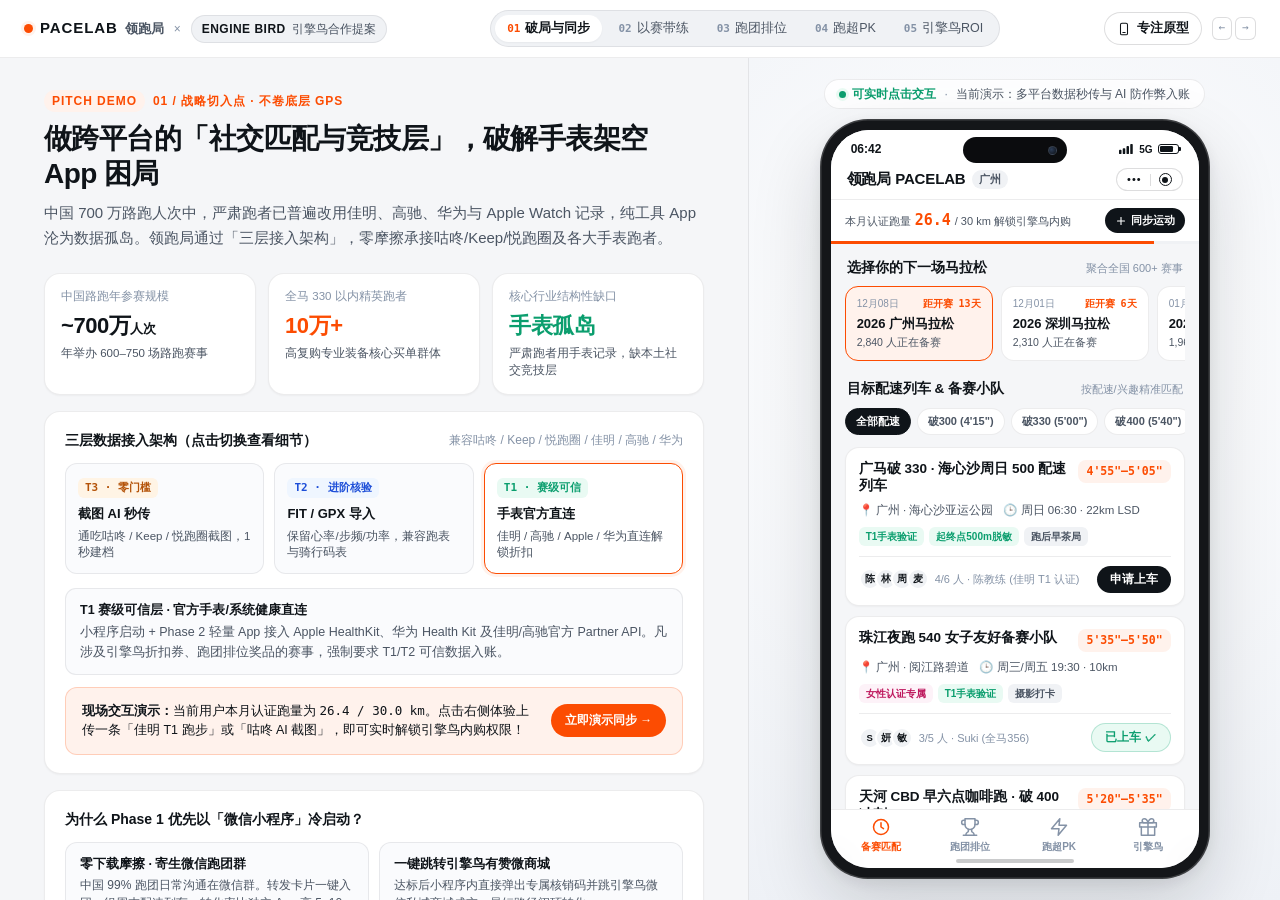
==== index.html @ 3cf9b357 "Initial PACELAB x EngineBird interactive pitch demo" ====
<!DOCTYPE html>
<html lang="zh-CN">
<head>
  <meta charset="UTF-8" />
  <meta name="viewport" content="width=device-width, initial-scale=1.0, maximum-scale=1.0, user-scalable=no, viewport-fit=cover" />
  <meta name="format-detection" content="telephone=no, email=no" />
  <meta name="description" content="PACELAB 领跑局 × ENGINE BIRD 引擎鸟：跨平台马拉松备赛匹配、跑团公平排位、跑超城市/省际PK与 Proof-of-Run 私域共赢方案（交互式演示）" />
  <meta property="og:type" content="website" />
  <meta property="og:title" content="领跑局 PACELAB × 引擎鸟 · 合作提案交互 Demo" />
  <meta property="og:description" content="可实时体验：多平台数据同步、广马/深马配速列车、跑团公平排位、跑超粤苏PK、骑行/游泳等效换算及引擎鸟 ROI 测算。" />
  <link rel="icon" href="data:image/svg+xml,%3Csvg xmlns='http://www.w3.org/2000/svg' viewBox='0 0 32 32'%3E%3Crect width='32' height='32' rx='8' fill='%230F1419'/%3E%3Ccircle cx='16' cy='16' r='7' fill='%23FC4C02'/%3E%3C/svg%3E" />
  <title>领跑局 PACELAB × 引擎鸟 · 合作提案交互 Demo</title>
  <link rel="stylesheet" href="./styles.css" />
</head>
<body class="mode-studio">
  <!-- Top Studio Header (Desktop & Mobile Pitch Toggle) -->
  <header class="studio-topbar" id="studioTopbar">
    <div class="topbar-left">
      <div class="brand-mark">
        <span class="brand-dot"></span>
        <span class="brand-name">PACELAB</span>
        <span class="brand-cn">领跑局</span>
      </div>
      <span class="brand-x">×</span>
      <div class="partner-badge">
        <span class="partner-en">ENGINE BIRD</span>
        <span class="partner-cn">引擎鸟合作提案</span>
      </div>
    </div>

    <nav class="chapter-nav" id="chapterNav" aria-label="Pitch 章节导航">
      <button class="chapter-pill active" data-chapter="0">
        <span class="pill-num">01</span>
        <span class="pill-label">破局与同步</span>
      </button>
      <button class="chapter-pill" data-chapter="1">
        <span class="pill-num">02</span>
        <span class="pill-label">以赛带练</span>
      </button>
      <button class="chapter-pill" data-chapter="2">
        <span class="pill-num">03</span>
        <span class="pill-label">跑团排位</span>
      </button>
      <button class="chapter-pill" data-chapter="3">
        <span class="pill-num">04</span>
        <span class="pill-label">跑超PK</span>
      </button>
      <button class="chapter-pill" data-chapter="4">
        <span class="pill-num">05</span>
        <span class="pill-label">引擎鸟ROI</span>
      </button>
    </nav>

    <div class="topbar-right">
      <button class="studio-btn subtle" id="togglePhoneOnlyBtn" title="切换全屏演示手机原型">
        <svg viewBox="0 0 24 24" fill="none" stroke="currentColor" stroke-width="1.8" stroke-linecap="round" stroke-linejoin="round"><rect x="6" y="2" width="12" height="20" rx="2.5"/><path d="M10 18h4"/></svg>
        <span id="togglePhoneOnlyText">专注原型</span>
      </button>
      <div class="kbd-hint" title="使用键盘左右方向键切换章节">
        <kbd>←</kbd><kbd>→</kbd>
      </div>
    </div>
  </header>

  <!-- Mobile floating mode switcher (visible only on <1024px) -->
  <div class="mobile-mode-bar" id="mobileModeBar">
    <button class="mobile-mode-btn active" data-mobile-view="phone">体验小程序</button>
    <button class="mobile-mode-btn" data-mobile-view="pitch">路演与ROI测算</button>
  </div>

  <!-- Main Workspace -->
  <main class="studio-workspace">
    <!-- Left Pane: Interactive Pitch Storyboard -->
    <section class="pitch-pane" id="pitchPane" aria-label="商业路演内容">
      <div class="pitch-scroll" id="pitchScroll">
        <div id="pitchContent"></div>

        <footer class="pitch-footer-nav">
          <button class="footer-step-btn" id="prevChapterBtn">
            <svg viewBox="0 0 24 24" fill="none" stroke="currentColor" stroke-width="2" stroke-linecap="round" stroke-linejoin="round"><path d="M15 18l-6-6 6-6"/></svg>
            <span>上一章</span>
          </button>
          <div class="chapter-dots" id="chapterDots"></div>
          <button class="footer-step-btn primary" id="nextChapterBtn">
            <span>下一章</span>
            <svg viewBox="0 0 24 24" fill="none" stroke="currentColor" stroke-width="2" stroke-linecap="round" stroke-linejoin="round"><path d="M9 18l6-6-6-6"/></svg>
          </button>
        </footer>
      </div>
    </section>

    <!-- Right Pane: Live iPhone / WeChat Mini Program Simulator -->
    <section class="device-pane" id="devicePane" aria-label="微信小程序高保真交互原型">
      <div class="device-stage">
        <div class="device-caption">
          <span class="live-indicator"><span class="live-dot"></span> 可实时点击交互</span>
          <span class="caption-sep">·</span>
          <span id="deviceSyncHint">当前演示：广马备赛与跨平台同步</span>
        </div>

        <div class="iphone-shell">
          <div class="iphone-notch">
            <div class="notch-camera"></div>
          </div>

          <!-- Phone Screen -->
          <div class="phone-screen" id="phoneScreen">
            <!-- Status Bar & WeChat Mini Program Header -->
            <div class="wx-header">
              <div class="ios-statusbar">
                <span class="status-time">06:42</span>
                <div class="status-icons">
                  <svg viewBox="0 0 18 12" fill="currentColor" width="15" height="10"><rect x="0" y="7" width="3" height="5" rx="1"/><rect x="4.5" y="5" width="3" height="7" rx="1"/><rect x="9" y="2.5" width="3" height="9.5" rx="1"/><rect x="13.5" y="0" width="3" height="12" rx="1"/></svg>
                  <span class="status-5g">5G</span>
                  <div class="battery"><div class="battery-fill"></div></div>
                </div>
              </div>
              <div class="wx-navbar">
                <div class="wx-nav-left">
                  <span class="wx-title" id="wxNavTitle">领跑局 PACELAB</span>
                  <span class="wx-city-pill" id="wxCityPill">广州</span>
                </div>
                <div class="wx-capsule" aria-hidden="true">
                  <span class="capsule-dots">•••</span>
                  <span class="capsule-div"></span>
                  <span class="capsule-eye"></span>
                </div>
              </div>
            </div>

            <!-- Live User Proof-of-Run Mini Strip -->
            <div class="por-strip" id="porStrip">
              <div class="por-strip-left">
                <span class="por-label">本月认证跑量</span>
                <strong class="por-value" id="porMileageText">26.4</strong>
                <span class="por-unit">/ 30 km 解锁引擎鸟内购</span>
              </div>
              <button class="por-sync-btn" id="openSyncModalBtn">
                <svg viewBox="0 0 24 24" fill="none" stroke="currentColor" stroke-width="2.2" stroke-linecap="round" stroke-linejoin="round"><path d="M12 5v14"/><path d="M5 12h14"/></svg>
                <span>同步运动</span>
              </button>
            </div>
            <div class="por-progress-track">
              <div class="por-progress-fill" id="porProgressFill" style="width: 88%;"></div>
            </div>

            <!-- Scrollable Screen Content -->
            <div class="phone-body" id="phoneBody"></div>

            <!-- Toast inside phone -->
            <div class="phone-toast" id="phoneToast" role="status" aria-live="polite"></div>

            <!-- Bottom WeChat Tab Bar -->
            <nav class="phone-tabbar" id="phoneTabbar" aria-label="小程序底部导航">
              <button class="tab-item active" data-tab="match">
                <svg viewBox="0 0 24 24" fill="none" stroke="currentColor" stroke-width="1.8" stroke-linecap="round" stroke-linejoin="round"><circle cx="12" cy="12" r="9"/><path d="M12 7v5l3 2"/></svg>
                <span>备赛匹配</span>
              </button>
              <button class="tab-item" data-tab="clubs">
                <svg viewBox="0 0 24 24" fill="none" stroke="currentColor" stroke-width="1.8" stroke-linecap="round" stroke-linejoin="round"><path d="M6 9H4.5a2.5 2.5 0 0 1 0-5H6"/><path d="M18 9h1.5a2.5 2.5 0 0 0 0-5H18"/><path d="M4 22h16"/><path d="M10 14.66V17c0 .55-.47.98-.97 1.21C7.85 18.75 7 20.24 7 22"/><path d="M14 14.66V17c0 .55.47.98.97 1.21C16.15 18.75 17 20.24 17 22"/><path d="M18 2H6v7a6 6 0 0 0 12 0V2Z"/></svg>
                <span>跑团排位</span>
              </button>
              <button class="tab-item" data-tab="pk">
                <svg viewBox="0 0 24 24" fill="none" stroke="currentColor" stroke-width="1.8" stroke-linecap="round" stroke-linejoin="round"><path d="M13 2L3 14h9l-1 8 10-12h-9l1-8z"/></svg>
                <span>跑超PK</span>
              </button>
              <button class="tab-item" data-tab="perks">
                <svg viewBox="0 0 24 24" fill="none" stroke="currentColor" stroke-width="1.8" stroke-linecap="round" stroke-linejoin="round"><path d="M20 12v10H4V12"/><path d="M2 7h20v5H2z"/><path d="M12 22V7"/><path d="M12 7H7.5a2.5 2.5 0 0 1 0-5C11 2 12 7 12 7z"/><path d="M12 7h4.5a2.5 2.5 0 0 0 0-5C13 2 12 7 12 7z"/></svg>
                <span>引擎鸟</span>
                <span class="tab-badge" id="perksTabBadge" style="display:none;">已解锁</span>
              </button>
            </nav>

            <!-- Phone Modal Overlay (Sync, Club Detail, Poster, Coupon) -->
            <div class="phone-sheet-backdrop" id="phoneSheetBackdrop">
              <div class="phone-sheet" id="phoneSheet"></div>
            </div>

            <div class="ios-home-indicator"></div>
          </div>
        </div>
      </div>
    </section>
  </main>

  <script src="./data.js"></script>
  <script src="./app.js"></script>
</body>
</html>
---- styles.css ----
/* ==========================================================================
   PACELAB 领跑局 × ENGINE BIRD 引擎鸟
   Swiss Athletic Minimalism (Strava × Apple Fitness × On Running)
   ========================================================================== */

:root {
  --bg-canvas: #F5F6F8;
  --bg-surface: #FFFFFF;
  --bg-subtle: #F0F2F5;
  --bg-elevated: #FAFBFD;

  --ink-primary: #0F1419;
  --ink-secondary: #4B5563;
  --ink-muted: #8492A6;

  --accent: #FC4C02;
  --accent-hover: #E04300;
  --accent-soft: #FFF2EC;
  --accent-border: rgba(252, 76, 2, 0.22);

  --trust: #0B9E6E;
  --trust-soft: #E9FAF3;
  --trust-border: rgba(11, 158, 110, 0.24);

  --rival-blue: #1D4ED8;
  --rival-blue-soft: #EFF6FF;

  --danger: #DC2626;
  --danger-soft: #FEF2F2;

  --border: rgba(15, 20, 25, 0.08);
  --border-strong: rgba(15, 20, 25, 0.14);

  --shadow-sm: 0 1px 2px rgba(15, 20, 25, 0.04);
  --shadow-md: 0 8px 24px rgba(15, 20, 25, 0.06);
  --shadow-phone: 0 28px 70px rgba(15, 20, 25, 0.16), 0 4px 16px rgba(15, 20, 25, 0.08);

  --radius-sm: 10px;
  --radius-md: 16px;
  --radius-lg: 22px;

  --font-sans: -apple-system, BlinkMacSystemFont, "PingFang SC", "SF Pro Display", "SF Pro Text", "Hiragino Sans GB", "Noto Sans SC", "Helvetica Neue", sans-serif;
  --font-mono: "SF Mono", ui-monospace, Menlo, Monaco, Consolas, monospace;
}

*, *::before, *::after {
  box-sizing: border-box;
  margin: 0;
  padding: 0;
  -webkit-tap-highlight-color: transparent;
}

html, body {
  height: 100%;
  background: var(--bg-canvas);
  color: var(--ink-primary);
  font-family: var(--font-sans);
  font-size: 14px;
  line-height: 1.5;
  -webkit-font-smoothing: antialiased;
  overflow: hidden;
}

.tabular {
  font-variant-numeric: tabular-nums;
  font-feature-settings: "tnum" 1;
}

.mono {
  font-family: var(--font-mono);
  font-variant-numeric: tabular-nums;
}

button {
  font-family: inherit;
  cursor: pointer;
  border: none;
  background: none;
  color: inherit;
}

/* ==========================================================================
   Top Studio Bar
   ========================================================================== */
.studio-topbar {
  height: 58px;
  padding: 0 24px;
  background: rgba(255, 255, 255, 0.92);
  backdrop-filter: blur(14px);
  -webkit-backdrop-filter: blur(14px);
  border-bottom: 1px solid var(--border);
  display: flex;
  align-items: center;
  justify-content: space-between;
  gap: 16px;
  position: relative;
  z-index: 30;
}

.topbar-left {
  display: flex;
  align-items: center;
  gap: 10px;
  flex-shrink: 0;
}

.brand-mark {
  display: flex;
  align-items: center;
  gap: 7px;
}

.brand-dot {
  width: 9px;
  height: 9px;
  border-radius: 50%;
  background: var(--accent);
  box-shadow: 0 0 0 3px var(--accent-soft);
}

.brand-name {
  font-weight: 800;
  font-size: 15px;
  letter-spacing: 0.06em;
}

.brand-cn {
  font-size: 13px;
  font-weight: 600;
  color: var(--ink-secondary);
}

.brand-x {
  color: var(--ink-muted);
  font-size: 12px;
}

.partner-badge {
  display: inline-flex;
  align-items: center;
  gap: 6px;
  padding: 4px 10px;
  border-radius: 999px;
  background: var(--bg-subtle);
  border: 1px solid var(--border);
  font-size: 12px;
}

.partner-en {
  font-weight: 700;
  letter-spacing: 0.04em;
  color: var(--ink-primary);
}

.partner-cn {
  color: var(--ink-secondary);
}

.chapter-nav {
  display: flex;
  align-items: center;
  gap: 4px;
  background: var(--bg-subtle);
  padding: 4px;
  border-radius: 999px;
  border: 1px solid var(--border);
}

.chapter-pill {
  display: inline-flex;
  align-items: center;
  gap: 5px;
  padding: 5px 12px;
  border-radius: 999px;
  font-size: 12.5px;
  font-weight: 500;
  color: var(--ink-secondary);
  transition: all 0.18s ease;
  white-space: nowrap;
}

.chapter-pill:hover {
  color: var(--ink-primary);
}

.chapter-pill.active {
  background: var(--bg-surface);
  color: var(--ink-primary);
  font-weight: 600;
  box-shadow: var(--shadow-sm);
}

.chapter-pill.active .pill-num {
  color: var(--accent);
}

.pill-num {
  font-family: var(--font-mono);
  font-size: 11px;
  font-weight: 700;
  color: var(--ink-muted);
}

.topbar-right {
  display: flex;
  align-items: center;
  gap: 10px;
  flex-shrink: 0;
}

.studio-btn {
  display: inline-flex;
  align-items: center;
  gap: 6px;
  padding: 7px 12px;
  border-radius: 999px;
  font-size: 12.5px;
  font-weight: 600;
  border: 1px solid var(--border-strong);
  background: var(--bg-surface);
  color: var(--ink-primary);
  transition: all 0.16s ease;
}

.studio-btn:hover {
  border-color: var(--ink-primary);
}

.studio-btn svg {
  width: 14px;
  height: 14px;
}

.kbd-hint {
  display: inline-flex;
  align-items: center;
  gap: 3px;
}

.kbd-hint kbd {
  font-family: var(--font-mono);
  font-size: 11px;
  padding: 2px 6px;
  border-radius: 6px;
  border: 1px solid var(--border-strong);
  background: var(--bg-surface);
  color: var(--ink-muted);
}

.mobile-mode-bar {
  display: none;
}

/* ==========================================================================
   Main Split Workspace
   ========================================================================== */
.studio-workspace {
  height: calc(100vh - 58px);
  display: grid;
  grid-template-columns: minmax(0, 1.2fr) minmax(420px, 0.85fr);
  overflow: hidden;
  transition: grid-template-columns 0.25s ease;
}

body.phone-only .studio-workspace {
  grid-template-columns: 0px 1fr;
}

body.phone-only .pitch-pane {
  opacity: 0;
  pointer-events: none;
  border-right: none;
}

/* ==========================================================================
   Left Pitch Storyboard Pane
   ========================================================================== */
.pitch-pane {
  height: 100%;
  overflow: hidden;
  border-right: 1px solid var(--border);
  background: var(--bg-canvas);
  transition: opacity 0.2s ease;
}

.pitch-scroll {
  height: 100%;
  overflow-y: auto;
  padding: 32px 44px 40px;
  max-width: 820px;
  margin: 0 auto;
}

.pitch-scroll::-webkit-scrollbar {
  width: 6px;
}
.pitch-scroll::-webkit-scrollbar-thumb {
  background: rgba(15, 20, 25, 0.12);
  border-radius: 999px;
}

.pitch-kicker {
  display: inline-flex;
  align-items: center;
  gap: 8px;
  font-size: 12px;
  font-weight: 700;
  letter-spacing: 0.08em;
  text-transform: uppercase;
  color: var(--accent);
  margin-bottom: 10px;
}

.pitch-kicker-tag {
  padding: 2px 8px;
  border-radius: 999px;
  background: var(--accent-soft);
  color: var(--accent);
  white-space: nowrap;
  flex-shrink: 0;
}

.pitch-title {
  font-size: 28px;
  font-weight: 800;
  line-height: 1.24;
  letter-spacing: -0.02em;
  color: var(--ink-primary);
  margin-bottom: 10px;
}

.pitch-lead {
  font-size: 15px;
  line-height: 1.65;
  color: var(--ink-secondary);
  margin-bottom: 22px;
}

.pitch-card {
  background: var(--bg-surface);
  border: 1px solid var(--border);
  border-radius: var(--radius-md);
  padding: 18px 20px;
  box-shadow: var(--shadow-sm);
  margin-bottom: 16px;
}

.pitch-card-head {
  display: flex;
  align-items: center;
  justify-content: space-between;
  gap: 12px;
  margin-bottom: 12px;
}

.pitch-card-title {
  font-size: 14px;
  font-weight: 700;
  color: var(--ink-primary);
  display: flex;
  align-items: center;
  gap: 7px;
}

.pitch-card-sub {
  font-size: 12px;
  color: var(--ink-muted);
}

.kpi-grid {
  display: grid;
  grid-template-columns: repeat(3, minmax(0, 1fr));
  gap: 12px;
  margin-bottom: 16px;
}

.kpi-box {
  background: var(--bg-surface);
  border: 1px solid var(--border);
  border-radius: var(--radius-md);
  padding: 14px 16px;
  box-shadow: var(--shadow-sm);
}

.kpi-label {
  font-size: 11.5px;
  color: var(--ink-muted);
  margin-bottom: 4px;
}

.kpi-num {
  font-size: 22px;
  font-weight: 800;
  letter-spacing: -0.02em;
  color: var(--ink-primary);
}

.kpi-num.accent {
  color: var(--accent);
}

.kpi-num.trust {
  color: var(--trust);
}

.kpi-note {
  font-size: 11.5px;
  color: var(--ink-secondary);
  margin-top: 3px;
}

/* Segmented Controls in Pitch */
.seg-group {
  display: inline-flex;
  padding: 3px;
  border-radius: 10px;
  background: var(--bg-subtle);
  border: 1px solid var(--border);
  gap: 3px;
}

.seg-btn {
  padding: 5px 11px;
  border-radius: 7px;
  font-size: 12px;
  font-weight: 600;
  color: var(--ink-secondary);
  transition: all 0.16s ease;
}

.seg-btn.active {
  background: var(--bg-surface);
  color: var(--ink-primary);
  box-shadow: var(--shadow-sm);
}

/* Data Tier Cards */
.tier-list {
  display: grid;
  grid-template-columns: repeat(3, minmax(0, 1fr));
  gap: 10px;
  margin-bottom: 14px;
}

.tier-item {
  border: 1px solid var(--border);
  border-radius: 12px;
  padding: 12px;
  background: var(--bg-elevated);
  cursor: pointer;
  transition: all 0.16s ease;
}

.tier-item:hover {
  border-color: var(--border-strong);
}

.tier-item.active {
  background: var(--bg-surface);
  border-color: var(--accent);
  box-shadow: 0 0 0 3px var(--accent-soft);
}

.tier-badge {
  display: inline-block;
  font-family: var(--font-mono);
  font-size: 11px;
  font-weight: 700;
  padding: 2px 7px;
  border-radius: 6px;
  margin-bottom: 6px;
}

.tier-badge.t3 { background: #FFF4E5; color: #B45309; }
.tier-badge.t2 { background: var(--rival-blue-soft); color: var(--rival-blue); }
.tier-badge.t1 { background: var(--trust-soft); color: var(--trust); }

.tier-name {
  font-size: 13px;
  font-weight: 700;
  margin-bottom: 4px;
}

.tier-desc {
  font-size: 11.5px;
  color: var(--ink-secondary);
  line-height: 1.45;
}

/* Pitch Callout & Interactive Action */
.pitch-callout {
  display: flex;
  align-items: center;
  justify-content: space-between;
  gap: 14px;
  padding: 14px 16px;
  border-radius: 12px;
  background: var(--accent-soft);
  border: 1px solid var(--accent-border);
  margin-top: 12px;
}

.pitch-callout.trust {
  background: var(--trust-soft);
  border-color: var(--trust-border);
}

.callout-copy {
  font-size: 12.5px;
  color: var(--ink-primary);
  line-height: 1.5;
}

.callout-copy strong {
  font-weight: 700;
}

.action-cta {
  flex-shrink: 0;
  padding: 8px 14px;
  border-radius: 999px;
  background: var(--ink-primary);
  color: #FFFFFF;
  font-size: 12px;
  font-weight: 600;
  display: inline-flex;
  align-items: center;
  gap: 6px;
  transition: transform 0.14s ease, background 0.14s ease;
}

.action-cta:hover {
  background: var(--accent);
  transform: translateY(-1px);
}

.action-cta.orange {
  background: var(--accent);
}
.action-cta.orange:hover {
  background: var(--accent-hover);
}

/* Compare Grid (Chapter 2) */
.compare-grid {
  display: grid;
  grid-template-columns: 1fr 1fr;
  gap: 12px;
}

.compare-col {
  padding: 14px;
  border-radius: 12px;
  border: 1px solid var(--border);
  background: var(--bg-elevated);
}

.compare-col.ours {
  background: var(--bg-surface);
  border-color: var(--trust-border);
}

.compare-head {
  font-size: 12.5px;
  font-weight: 700;
  margin-bottom: 10px;
  display: flex;
  align-items: center;
  gap: 6px;
}

.compare-list {
  list-style: none;
  display: flex;
  flex-direction: column;
  gap: 8px;
}

.compare-list li {
  font-size: 12px;
  color: var(--ink-secondary);
  line-height: 1.45;
  padding-left: 16px;
  position: relative;
}

.compare-list li::before {
  content: "×";
  position: absolute;
  left: 0;
  color: var(--danger);
  font-weight: 700;
}

.compare-col.ours .compare-list li::before {
  content: "✓";
  color: var(--trust);
}

/* Fair Algorithm Simulator Bars (Chapter 3) */
.algo-formula {
  font-family: var(--font-mono);
  font-size: 11.5px;
  line-height: 1.6;
  background: var(--bg-subtle);
  padding: 10px 14px;
  border-radius: 10px;
  color: var(--ink-primary);
  margin-bottom: 14px;
  border: 1px solid var(--border);
  display: flex;
  align-items: center;
  justify-content: space-between;
  flex-wrap: wrap;
  gap: 6px 12px;
}

.sim-row {
  margin-bottom: 12px;
}

.sim-row-top {
  display: flex;
  align-items: center;
  justify-content: space-between;
  font-size: 12.5px;
  margin-bottom: 5px;
}

.sim-club-meta {
  display: flex;
  align-items: center;
  gap: 6px;
}

.sim-rank {
  width: 20px;
  height: 20px;
  border-radius: 6px;
  background: var(--bg-subtle);
  display: inline-flex;
  align-items: center;
  justify-content: center;
  font-family: var(--font-mono);
  font-size: 11px;
  font-weight: 700;
}

.sim-rank.top1 {
  background: var(--accent);
  color: #fff;
}

.sim-tag {
  font-size: 11px;
  padding: 1px 6px;
  border-radius: 999px;
  background: var(--bg-subtle);
  color: var(--ink-secondary);
}

.sim-bar-track {
  height: 8px;
  border-radius: 999px;
  background: var(--bg-subtle);
  overflow: hidden;
}

.sim-bar-fill {
  height: 100%;
  border-radius: 999px;
  background: var(--ink-primary);
  transition: width 0.45s cubic-bezier(0.22, 1, 0.36, 1);
}

.sim-bar-fill.accent {
  background: var(--accent);
}

.sim-bar-fill.muted {
  background: #9CA3AF;
}

/* Telemetry Anti-cheat SVG Box */
.telemetry-box {
  border-radius: 12px;
  border: 1px solid var(--border);
  background: var(--bg-elevated);
  padding: 12px 14px;
}

.telemetry-metrics {
  display: grid;
  grid-template-columns: repeat(4, 1fr);
  gap: 8px;
  margin-top: 10px;
}

.tm-cell {
  background: var(--bg-surface);
  border: 1px solid var(--border);
  border-radius: 8px;
  padding: 7px 9px;
}

.tm-k {
  font-size: 10.5px;
  color: var(--ink-muted);
}

.tm-v {
  font-family: var(--font-mono);
  font-size: 13px;
  font-weight: 700;
  margin-top: 1px;
}

.tm-v.bad { color: var(--danger); }
.tm-v.good { color: var(--trust); }

/* Week Rhythm (Chapter 4) */
.week-grid {
  display: grid;
  grid-template-columns: repeat(4, 1fr);
  gap: 8px;
}

.week-card {
  padding: 10px;
  border-radius: 10px;
  background: var(--bg-elevated);
  border: 1px solid var(--border);
}

.week-num {
  font-family: var(--font-mono);
  font-size: 11px;
  font-weight: 700;
  color: var(--accent);
}

.week-name {
  font-size: 12.5px;
  font-weight: 700;
  margin: 2px 0 4px;
}

.week-desc {
  font-size: 11px;
  color: var(--ink-secondary);
  line-height: 1.4;
}

/* EEP Tri Conversion Pill Row */
.eep-bar {
  display: grid;
  grid-template-columns: repeat(3, 1fr);
  gap: 8px;
  margin-top: 10px;
}

.eep-pill {
  padding: 10px 12px;
  border-radius: 10px;
  background: var(--bg-elevated);
  border: 1px solid var(--border);
  display: flex;
  flex-direction: column;
  align-items: flex-start;
  gap: 3px;
}

.eep-sport {
  font-size: 12.5px;
  font-weight: 700;
  white-space: nowrap;
}

.eep-val {
  font-family: var(--font-mono);
  font-size: 11.5px;
  color: var(--accent);
  font-weight: 700;
  white-space: nowrap;
}

/* ROI Calculator (Chapter 5) */
.roi-sliders {
  display: grid;
  grid-template-columns: 1fr 1fr;
  gap: 14px 20px;
  margin-bottom: 16px;
}

.slider-field label {
  display: flex;
  justify-content: space-between;
  font-size: 12px;
  color: var(--ink-secondary);
  margin-bottom: 6px;
}

.slider-field label strong {
  font-family: var(--font-mono);
  color: var(--ink-primary);
  font-size: 13px;
}

input[type="range"] {
  -webkit-appearance: none;
  appearance: none;
  width: 100%;
  height: 5px;
  border-radius: 999px;
  background: #E2E6EC;
  outline: none;
}

input[type="range"]::-webkit-slider-thumb {
  -webkit-appearance: none;
  appearance: none;
  width: 16px;
  height: 16px;
  border-radius: 50%;
  background: var(--ink-primary);
  border: 2.5px solid #FFFFFF;
  box-shadow: 0 2px 6px rgba(15, 20, 25, 0.25);
  cursor: pointer;
  transition: transform 0.12s ease, background 0.12s ease;
}

input[type="range"]::-webkit-slider-thumb:hover {
  background: var(--accent);
  transform: scale(1.12);
}

.roi-outputs {
  display: grid;
  grid-template-columns: repeat(4, 1fr);
  gap: 10px;
  padding-top: 14px;
  border-top: 1px solid var(--border);
}

.roi-out-box {
  background: var(--bg-elevated);
  border: 1px solid var(--border);
  border-radius: 10px;
  padding: 10px 12px;
}

.roi-out-box.highlight {
  background: var(--accent-soft);
  border-color: var(--accent-border);
}

.roi-out-k {
  font-size: 11px;
  color: var(--ink-secondary);
}

.roi-out-v {
  font-family: var(--font-mono);
  font-size: 17px;
  font-weight: 800;
  color: var(--ink-primary);
  margin-top: 2px;
}

.roi-out-box.highlight .roi-out-v {
  color: var(--accent);
}

.pitch-bullets {
  display: grid;
  grid-template-columns: 1fr 1fr;
  gap: 10px;
}

.bullet-card {
  padding: 12px 14px;
  border-radius: 12px;
  background: var(--bg-elevated);
  border: 1px solid var(--border);
}

.bullet-card h4 {
  font-size: 12.5px;
  font-weight: 700;
  margin-bottom: 4px;
  display: flex;
  align-items: center;
  gap: 6px;
}

.bullet-card p {
  font-size: 12px;
  color: var(--ink-secondary);
  line-height: 1.48;
}

/* Pitch Footer Navigation */
.pitch-footer-nav {
  margin-top: 24px;
  padding-top: 18px;
  border-top: 1px solid var(--border);
  display: flex;
  align-items: center;
  justify-content: space-between;
}

.footer-step-btn {
  display: inline-flex;
  align-items: center;
  gap: 6px;
  padding: 9px 16px;
  border-radius: 999px;
  font-size: 13px;
  font-weight: 600;
  border: 1px solid var(--border-strong);
  background: var(--bg-surface);
  color: var(--ink-primary);
  transition: all 0.16s ease;
}

.footer-step-btn:disabled {
  opacity: 0.35;
  cursor: not-allowed;
}

.footer-step-btn.primary {
  background: var(--ink-primary);
  border-color: var(--ink-primary);
  color: #FFFFFF;
}

.footer-step-btn.primary:hover:not(:disabled) {
  background: var(--accent);
  border-color: var(--accent);
}

.footer-step-btn svg {
  width: 15px;
  height: 15px;
}

.chapter-dots {
  display: flex;
  gap: 6px;
}

.chapter-dot {
  width: 7px;
  height: 7px;
  border-radius: 999px;
  background: #D1D5DB;
  transition: all 0.2s ease;
}

.chapter-dot.active {
  width: 22px;
  background: var(--accent);
}

/* ==========================================================================
   Right Device Pane & iPhone Simulator
   ========================================================================== */
.device-pane {
  height: 100%;
  display: flex;
  align-items: center;
  justify-content: center;
  padding: 14px 24px;
  background: radial-gradient(circle at 50% 35%, #FFFFFF 0%, #EEF1F6 100%);
  overflow: hidden;
}

.device-stage {
  display: flex;
  flex-direction: column;
  align-items: center;
  gap: 10px;
  height: 100%;
  max-height: 820px;
  justify-content: center;
}

.device-caption {
  display: flex;
  align-items: center;
  gap: 8px;
  font-size: 12px;
  color: var(--ink-secondary);
  background: rgba(255, 255, 255, 0.85);
  border: 1px solid var(--border);
  padding: 5px 14px;
  border-radius: 999px;
  backdrop-filter: blur(8px);
}

.live-indicator {
  display: inline-flex;
  align-items: center;
  gap: 6px;
  font-weight: 600;
  color: var(--trust);
}

.live-dot {
  width: 7px;
  height: 7px;
  border-radius: 50%;
  background: var(--trust);
  box-shadow: 0 0 0 3px var(--trust-soft);
}

.caption-sep {
  color: var(--ink-muted);
}

.iphone-shell {
  width: 390px;
  height: min(760px, calc(100vh - 118px));
  min-height: 580px;
  background: #141619;
  border-radius: 48px;
  padding: 11px;
  box-shadow: var(--shadow-phone), inset 0 0 0 1.5px rgba(255, 255, 255, 0.18);
  position: relative;
  display: flex;
  flex-direction: column;
}

.iphone-notch {
  position: absolute;
  top: 18px;
  left: 50%;
  transform: translateX(-50%);
  width: 104px;
  height: 26px;
  background: #0B0C0E;
  border-radius: 999px;
  z-index: 25;
  display: flex;
  align-items: center;
  justify-content: flex-end;
  padding-right: 10px;
}

.notch-camera {
  width: 9px;
  height: 9px;
  border-radius: 50%;
  background: radial-gradient(circle at 35% 35%, #2D3E58, #0D1117);
  border: 1px solid rgba(255, 255, 255, 0.12);
}

.phone-screen {
  flex: 1;
  background: var(--bg-canvas);
  border-radius: 38px;
  overflow: hidden;
  display: flex;
  flex-direction: column;
  position: relative;
}

/* WeChat Mini Program Header */
.wx-header {
  background: var(--bg-surface);
  padding: 10px 16px 8px;
  border-bottom: 1px solid var(--border);
  flex-shrink: 0;
}

.ios-statusbar {
  display: flex;
  align-items: center;
  justify-content: space-between;
  font-size: 12px;
  font-weight: 700;
  padding: 0 4px 10px;
}

.status-icons {
  display: flex;
  align-items: center;
  gap: 5px;
}

.status-5g {
  font-size: 10px;
  font-weight: 700;
}

.battery {
  width: 21px;
  height: 10.5px;
  border: 1.3px solid var(--ink-primary);
  border-radius: 3px;
  padding: 1.5px;
  position: relative;
}

.battery::after {
  content: "";
  position: absolute;
  right: -3px;
  top: 2.5px;
  width: 1.8px;
  height: 4px;
  border-radius: 0 1px 1px 0;
  background: var(--ink-primary);
}

.battery-fill {
  width: 82%;
  height: 100%;
  background: var(--ink-primary);
  border-radius: 1.2px;
}

.wx-navbar {
  display: flex;
  align-items: center;
  justify-content: space-between;
}

.wx-nav-left {
  display: flex;
  align-items: center;
  gap: 6px;
}

.wx-title {
  font-size: 15px;
  font-weight: 800;
  letter-spacing: -0.01em;
}

.wx-city-pill {
  font-size: 10.5px;
  font-weight: 600;
  padding: 2px 7px;
  border-radius: 999px;
  background: var(--bg-subtle);
  color: var(--ink-secondary);
}

.wx-capsule {
  display: flex;
  align-items: center;
  gap: 8px;
  padding: 4px 10px;
  border-radius: 999px;
  border: 1px solid var(--border-strong);
  background: rgba(255, 255, 255, 0.9);
}

.capsule-dots {
  font-size: 11px;
  letter-spacing: 1px;
  line-height: 1;
}

.capsule-div {
  width: 1px;
  height: 12px;
  background: var(--border-strong);
}

.capsule-eye {
  width: 13px;
  height: 13px;
  border-radius: 50%;
  border: 1.8px solid var(--ink-primary);
  position: relative;
}

.capsule-eye::after {
  content: "";
  position: absolute;
  inset: 2.5px;
  border-radius: 50%;
  background: var(--ink-primary);
}

/* Proof-of-Run Live Strip */
.por-strip {
  background: var(--bg-surface);
  padding: 8px 14px;
  display: flex;
  align-items: center;
  justify-content: space-between;
  gap: 8px;
  flex-shrink: 0;
}

.por-strip-left {
  display: flex;
  align-items: baseline;
  gap: 4px;
  font-size: 11px;
  color: var(--ink-secondary);
}

.por-value {
  font-family: var(--font-mono);
  font-size: 15px;
  font-weight: 800;
  color: var(--accent);
}

.por-value.unlocked {
  color: var(--trust);
}

.por-sync-btn {
  display: inline-flex;
  align-items: center;
  gap: 4px;
  padding: 5px 10px;
  border-radius: 999px;
  background: var(--ink-primary);
  color: #FFFFFF;
  font-size: 11px;
  font-weight: 600;
  transition: background 0.16s ease, transform 0.12s ease;
}

.por-sync-btn:hover {
  background: var(--accent);
}

.por-sync-btn:active {
  transform: scale(0.96);
}

.por-sync-btn svg {
  width: 12px;
  height: 12px;
}

.por-progress-track {
  height: 3px;
  background: var(--bg-subtle);
  flex-shrink: 0;
}

.por-progress-fill {
  height: 100%;
  background: var(--accent);
  transition: width 0.5s cubic-bezier(0.22, 1, 0.36, 1), background 0.3s ease;
}

.por-progress-fill.unlocked {
  background: var(--trust);
}

/* Phone Scrollable Body */
.phone-body {
  flex: 1;
  overflow-y: auto;
  padding: 12px 14px 20px;
  -webkit-overflow-scrolling: touch;
}

.phone-body::-webkit-scrollbar {
  display: none;
}

/* Phone Bottom Tabbar */
.phone-tabbar {
  background: rgba(255, 255, 255, 0.96);
  backdrop-filter: blur(12px);
  border-top: 1px solid var(--border);
  display: grid;
  grid-template-columns: repeat(4, 1fr);
  padding: 7px 6px 14px;
  flex-shrink: 0;
}

.tab-item {
  display: flex;
  flex-direction: column;
  align-items: center;
  gap: 3px;
  font-size: 10px;
  font-weight: 600;
  color: var(--ink-muted);
  position: relative;
  transition: color 0.15s ease;
}

.tab-item svg {
  width: 20px;
  height: 20px;
}

.tab-item.active {
  color: var(--accent);
}

.tab-badge {
  position: absolute;
  top: -3px;
  right: 8px;
  font-size: 8.5px;
  font-weight: 700;
  background: var(--trust);
  color: #fff;
  padding: 1px 5px;
  border-radius: 999px;
}

.ios-home-indicator {
  position: absolute;
  bottom: 5px;
  left: 50%;
  transform: translateX(-50%);
  width: 118px;
  height: 4px;
  border-radius: 999px;
  background: rgba(15, 20, 25, 0.22);
  pointer-events: none;
}

/* ==========================================================================
   Phone Inner UI Components
   ========================================================================== */
.m-section-head {
  display: flex;
  align-items: center;
  justify-content: space-between;
  margin: 14px 2px 8px;
}

.m-section-head:first-child {
  margin-top: 2px;
}

.m-section-title {
  font-size: 13.5px;
  font-weight: 800;
  color: var(--ink-primary);
}

.m-section-sub {
  font-size: 11px;
  color: var(--ink-muted);
}

.m-card {
  background: var(--bg-surface);
  border: 1px solid var(--border);
  border-radius: 14px;
  padding: 12px 13px;
  margin-bottom: 10px;
  box-shadow: var(--shadow-sm);
}

.race-scroller {
  display: flex;
  gap: 8px;
  overflow-x: auto;
  padding-bottom: 4px;
  margin-bottom: 10px;
}

.race-scroller::-webkit-scrollbar {
  display: none;
}

.race-chip {
  flex-shrink: 0;
  width: 148px;
  padding: 10px 11px;
  border-radius: 13px;
  background: var(--bg-surface);
  border: 1.5px solid var(--border);
  text-align: left;
  transition: all 0.16s ease;
}

.race-chip.active {
  border-color: var(--accent);
  background: var(--accent-soft);
}

.race-chip-top {
  display: flex;
  justify-content: space-between;
  align-items: center;
  font-size: 10px;
  color: var(--ink-muted);
  margin-bottom: 4px;
}

.race-countdown {
  font-family: var(--font-mono);
  font-weight: 700;
  color: var(--accent);
}

.race-chip-name {
  font-size: 13px;
  font-weight: 800;
  color: var(--ink-primary);
  margin-bottom: 3px;
}

.race-chip-meta {
  font-size: 10.5px;
  color: var(--ink-secondary);
}

/* Pace Filter Pills */
.pill-row {
  display: flex;
  gap: 6px;
  overflow-x: auto;
  margin-bottom: 10px;
  padding-bottom: 2px;
}

.pill-row::-webkit-scrollbar {
  display: none;
}

.m-pill {
  flex-shrink: 0;
  padding: 5px 10px;
  border-radius: 999px;
  font-size: 11px;
  font-weight: 600;
  background: var(--bg-surface);
  border: 1px solid var(--border);
  color: var(--ink-secondary);
  transition: all 0.15s ease;
}

.m-pill.active {
  background: var(--ink-primary);
  border-color: var(--ink-primary);
  color: #FFFFFF;
}

/* Squad Card */
.squad-top {
  display: flex;
  align-items: flex-start;
  justify-content: space-between;
  gap: 8px;
  margin-bottom: 7px;
}

.squad-title {
  font-size: 13.5px;
  font-weight: 700;
  line-height: 1.3;
}

.pace-tag {
  flex-shrink: 0;
  font-family: var(--font-mono);
  font-size: 11.5px;
  font-weight: 800;
  padding: 3px 8px;
  border-radius: 8px;
  background: var(--accent-soft);
  color: var(--accent);
}

.squad-meta {
  font-size: 11.5px;
  color: var(--ink-secondary);
  display: flex;
  flex-wrap: wrap;
  gap: 6px 10px;
  margin-bottom: 8px;
}

.tag-row {
  display: flex;
  flex-wrap: wrap;
  gap: 5px;
  margin-bottom: 10px;
}

.mini-tag {
  font-size: 10px;
  font-weight: 600;
  padding: 2px 7px;
  border-radius: 6px;
  background: var(--bg-subtle);
  color: var(--ink-secondary);
}

.mini-tag.trust {
  background: var(--trust-soft);
  color: var(--trust);
}

.mini-tag.female {
  background: #FDF2F8;
  color: #BE185D;
}

.squad-foot {
  display: flex;
  align-items: center;
  justify-content: space-between;
  padding-top: 9px;
  border-top: 1px solid var(--border);
}

.avatar-stack {
  display: flex;
  align-items: center;
}

.avatar-dot {
  width: 22px;
  height: 22px;
  border-radius: 50%;
  background: var(--bg-subtle);
  border: 2px solid #fff;
  margin-left: -6px;
  font-size: 9.5px;
  font-weight: 700;
  display: inline-flex;
  align-items: center;
  justify-content: center;
  color: var(--ink-primary);
}

.avatar-dot:first-child {
  margin-left: 0;
}

.avatar-count {
  font-size: 11px;
  color: var(--ink-muted);
  margin-left: 6px;
}

.join-btn {
  padding: 6px 13px;
  border-radius: 999px;
  font-size: 11.5px;
  font-weight: 700;
  background: var(--ink-primary);
  color: #FFFFFF;
  transition: all 0.15s ease;
}

.join-btn.joined {
  background: var(--trust-soft);
  color: var(--trust);
  border: 1px solid var(--trust-border);
}

/* Quest Card */
.quest-row {
  display: flex;
  align-items: center;
  justify-content: space-between;
  gap: 10px;
}

.quest-info h4 {
  font-size: 12.5px;
  font-weight: 700;
}

.quest-info p {
  font-size: 11px;
  color: var(--ink-secondary);
  margin-top: 2px;
}

.quest-btn {
  flex-shrink: 0;
  padding: 5px 10px;
  border-radius: 999px;
  font-size: 11px;
  font-weight: 700;
  border: 1px solid var(--border-strong);
  background: var(--bg-surface);
}

.quest-btn.active {
  background: var(--accent-soft);
  border-color: var(--accent-border);
  color: var(--accent);
}

/* Club League Banner & Rows */
.league-banner {
  background: linear-gradient(135deg, #12161C 0%, #232A34 100%);
  color: #FFFFFF;
  border-radius: 15px;
  padding: 14px;
  margin-bottom: 10px;
  position: relative;
  overflow: hidden;
}

.league-banner::after {
  content: "";
  position: absolute;
  right: -24px;
  top: -24px;
  width: 110px;
  height: 110px;
  border-radius: 50%;
  background: radial-gradient(circle, rgba(252, 76, 2, 0.35), transparent 70%);
}

.lb-kicker {
  font-size: 10px;
  font-weight: 700;
  letter-spacing: 0.08em;
  color: #FF8A57;
  margin-bottom: 4px;
}

.lb-title {
  font-size: 15.5px;
  font-weight: 800;
  margin-bottom: 4px;
}

.lb-sub {
  font-size: 11px;
  color: rgba(255, 255, 255, 0.76);
}

.club-row {
  display: flex;
  align-items: center;
  gap: 10px;
  cursor: pointer;
  transition: transform 0.12s ease, border-color 0.15s ease;
}

.club-row:hover {
  border-color: var(--border-strong);
}

.club-rank-box {
  width: 26px;
  height: 26px;
  border-radius: 8px;
  background: var(--bg-subtle);
  display: flex;
  align-items: center;
  justify-content: center;
  font-family: var(--font-mono);
  font-size: 12px;
  font-weight: 800;
  flex-shrink: 0;
}

.club-rank-box.r1 { background: #FC4C02; color: #fff; }
.club-rank-box.r2 { background: #1F2937; color: #fff; }
.club-rank-box.r3 { background: #6B7280; color: #fff; }

.club-main {
  flex: 1;
  min-width: 0;
}

.club-name-line {
  display: flex;
  align-items: center;
  gap: 5px;
}

.club-name {
  font-size: 13px;
  font-weight: 700;
  white-space: nowrap;
  overflow: hidden;
  text-overflow: ellipsis;
}

.club-city-tag {
  font-size: 10px;
  padding: 1px 5px;
  border-radius: 4px;
  background: var(--bg-subtle);
  color: var(--ink-secondary);
  flex-shrink: 0;
}

.club-stats {
  font-size: 10.5px;
  color: var(--ink-muted);
  margin-top: 2px;
}

.club-score-col {
  text-align: right;
  flex-shrink: 0;
}

.club-score {
  font-family: var(--font-mono);
  font-size: 15px;
  font-weight: 800;
  color: var(--ink-primary);
}

.club-perk-pill {
  font-size: 9.5px;
  font-weight: 700;
  color: var(--accent);
}

/* PK / RunSuper UI */
.pk-switch {
  display: grid;
  grid-template-columns: 1fr 1fr;
  background: var(--bg-subtle);
  padding: 3px;
  border-radius: 11px;
  margin-bottom: 10px;
}

.pk-switch-btn {
  padding: 6px;
  border-radius: 8px;
  font-size: 12px;
  font-weight: 700;
  color: var(--ink-secondary);
}

.pk-switch-btn.active {
  background: var(--bg-surface);
  color: var(--ink-primary);
  box-shadow: var(--shadow-sm);
}

.derby-card {
  background: var(--bg-surface);
  border: 1px solid var(--border);
  border-radius: 14px;
  padding: 12px 13px;
  margin-bottom: 10px;
}

.derby-badge {
  display: inline-flex;
  align-items: center;
  gap: 5px;
  font-size: 10px;
  font-weight: 700;
  padding: 2px 7px;
  border-radius: 999px;
  background: var(--accent-soft);
  color: var(--accent);
  margin-bottom: 8px;
}

.derby-vs-row {
  display: flex;
  align-items: center;
  justify-content: space-between;
  margin-bottom: 8px;
}

.derby-side {
  display: flex;
  flex-direction: column;
}

.derby-side.right {
  text-align: right;
}

.derby-city {
  font-size: 14px;
  font-weight: 800;
}

.derby-nick {
  font-size: 10.5px;
  color: var(--ink-muted);
}

.derby-score {
  font-family: var(--font-mono);
  font-size: 14px;
  font-weight: 800;
  margin-top: 2px;
}

.derby-vs {
  font-family: var(--font-mono);
  font-size: 11px;
  font-weight: 800;
  color: var(--ink-muted);
  padding: 3px 7px;
  border-radius: 999px;
  background: var(--bg-subtle);
}

.tug-bar {
  height: 9px;
  border-radius: 999px;
  background: var(--rival-blue);
  overflow: hidden;
  display: flex;
  margin-bottom: 7px;
}

.tug-left {
  height: 100%;
  background: var(--accent);
  transition: width 0.45s ease;
}

.derby-meme {
  font-size: 11px;
  color: var(--ink-secondary);
  background: var(--bg-elevated);
  padding: 7px 9px;
  border-radius: 8px;
}

.city-row {
  display: flex;
  align-items: center;
  gap: 9px;
  padding: 9px 0;
  border-bottom: 1px solid var(--border);
}

.city-row:last-child {
  border-bottom: none;
  padding-bottom: 2px;
}

.city-qual-tag {
  font-size: 9.5px;
  font-weight: 700;
  padding: 1px 6px;
  border-radius: 4px;
  background: var(--trust-soft);
  color: var(--trust);
}

.full-cta-btn {
  width: 100%;
  padding: 10px 14px;
  border-radius: 12px;
  background: var(--ink-primary);
  color: #FFFFFF;
  font-size: 12.5px;
  font-weight: 700;
  display: flex;
  align-items: center;
  justify-content: center;
  gap: 6px;
  margin-top: 8px;
}

.full-cta-btn.orange {
  background: var(--accent);
}

/* EngineBird Perks Tab */
.por-hero {
  background: var(--bg-surface);
  border: 1.5px solid var(--border);
  border-radius: 15px;
  padding: 14px;
  margin-bottom: 10px;
}

.por-hero.unlocked {
  border-color: var(--trust-border);
  background: linear-gradient(180deg, #F2FCF7 0%, #FFFFFF 100%);
}

.perk-card {
  display: flex;
  gap: 11px;
  align-items: center;
}

.perk-art {
  width: 62px;
  height: 62px;
  border-radius: 12px;
  background: var(--bg-subtle);
  display: flex;
  flex-direction: column;
  align-items: center;
  justify-content: center;
  flex-shrink: 0;
  border: 1px solid var(--border);
}

.perk-art.jersey {
  background: linear-gradient(145deg, #141920, #2A323D);
  color: #fff;
}

.perk-info {
  flex: 1;
  min-width: 0;
}

.perk-title {
  font-size: 13px;
  font-weight: 800;
}

.perk-desc {
  font-size: 11px;
  color: var(--ink-secondary);
  margin: 2px 0 6px;
}

.perk-price-row {
  display: flex;
  align-items: center;
  justify-content: space-between;
  gap: 6px;
}

.perk-price {
  font-family: var(--font-mono);
  font-size: 14px;
  font-weight: 800;
  color: var(--accent);
}

.perk-orig {
  font-family: var(--font-mono);
  font-size: 11px;
  color: var(--ink-muted);
  text-decoration: line-through;
  margin-left: 4px;
}

/* ==========================================================================
   Phone Bottom Sheet Modal & Toast
   ========================================================================== */
.phone-sheet-backdrop {
  position: absolute;
  inset: 0;
  background: rgba(15, 20, 25, 0.45);
  backdrop-filter: blur(2px);
  z-index: 40;
  display: none;
  align-items: flex-end;
}

.phone-sheet-backdrop.open {
  display: flex;
}

.phone-sheet {
  width: 100%;
  max-height: 86%;
  background: var(--bg-surface);
  border-radius: 22px 22px 0 0;
  padding: 14px 16px 24px;
  overflow-y: auto;
  animation: slideUp 0.22s ease;
}

@keyframes slideUp {
  from { transform: translateY(24px); opacity: 0.7; }
  to { transform: translateY(0); opacity: 1; }
}

.sheet-handle {
  width: 38px;
  height: 4px;
  border-radius: 999px;
  background: #D1D5DB;
  margin: 0 auto 12px;
}

.sheet-head {
  display: flex;
  align-items: center;
  justify-content: space-between;
  margin-bottom: 12px;
}

.sheet-title {
  font-size: 15px;
  font-weight: 800;
}

.sheet-close {
  width: 26px;
  height: 26px;
  border-radius: 50%;
  background: var(--bg-subtle);
  display: flex;
  align-items: center;
  justify-content: center;
  font-size: 15px;
  color: var(--ink-secondary);
}

.sync-option {
  border: 1.5px solid var(--border);
  border-radius: 12px;
  padding: 9px 11px;
  margin-bottom: 7px;
  cursor: pointer;
  transition: all 0.15s ease;
}

.sync-option:hover {
  border-color: var(--ink-primary);
}

.sync-option.cheat {
  border-color: rgba(220, 38, 38, 0.25);
  background: var(--danger-soft);
}

.scan-box {
  padding: 16px;
  border-radius: 14px;
  background: var(--bg-elevated);
  border: 1px solid var(--border);
  text-align: center;
  margin-bottom: 10px;
}

.poster-canvas {
  border-radius: 16px;
  padding: 18px;
  background: linear-gradient(155deg, #10141A 0%, #1E2736 100%);
  color: #FFFFFF;
  position: relative;
  overflow: hidden;
  margin-bottom: 12px;
}

.poster-canvas::before {
  content: "";
  position: absolute;
  right: -30px;
  bottom: -30px;
  width: 150px;
  height: 150px;
  border-radius: 50%;
  background: radial-gradient(circle, rgba(252, 76, 2, 0.4), transparent 70%);
}

.coupon-code-box {
  font-family: var(--font-mono);
  font-size: 18px;
  font-weight: 800;
  letter-spacing: 0.1em;
  text-align: center;
  padding: 12px;
  border-radius: 12px;
  background: var(--bg-subtle);
  border: 1.5px dashed var(--accent);
  color: var(--accent);
  margin: 10px 0;
}

.phone-toast {
  position: absolute;
  top: 96px;
  left: 14px;
  right: 14px;
  background: rgba(15, 20, 25, 0.92);
  color: #FFFFFF;
  font-size: 12px;
  font-weight: 600;
  padding: 10px 13px;
  border-radius: 12px;
  z-index: 50;
  opacity: 0;
  transform: translateY(-8px);
  pointer-events: none;
  transition: all 0.22s ease;
  text-align: center;
  box-shadow: var(--shadow-md);
}

.phone-toast.show {
  opacity: 1;
  transform: translateY(0);
}

/* ==========================================================================
   Responsive Mobile Auto-Fullscreen (< 1024px)
   ========================================================================== */
@media (max-width: 1023px) {
  html, body {
    overflow: hidden;
  }

  .studio-topbar {
    display: none;
  }

  .mobile-mode-bar {
    display: grid;
    grid-template-columns: 1fr 1fr;
    gap: 6px;
    padding: 8px 12px;
    background: var(--bg-surface);
    border-bottom: 1px solid var(--border);
    position: relative;
    z-index: 30;
  }

  .mobile-mode-btn {
    padding: 7px 10px;
    border-radius: 9px;
    font-size: 12.5px;
    font-weight: 700;
    color: var(--ink-secondary);
    background: var(--bg-subtle);
  }

  .mobile-mode-btn.active {
    background: var(--ink-primary);
    color: #FFFFFF;
  }

  .studio-workspace {
    height: calc(100dvh - 49px);
    grid-template-columns: 1fr;
  }

  .pitch-pane {
    display: none;
    border-right: none;
  }

  body.mobile-show-pitch .pitch-pane {
    display: block;
  }

  body.mobile-show-pitch .device-pane {
    display: none;
  }

  .pitch-scroll {
    padding: 18px 16px 32px;
  }

  .pitch-title {
    font-size: 22px;
  }

  .pitch-card-head {
    flex-wrap: wrap;
    gap: 4px 10px;
  }

  .kpi-grid, .tier-list, .compare-grid, .roi-sliders, .roi-outputs, .pitch-bullets, .week-grid, .eep-bar {
    grid-template-columns: 1fr;
  }

  .device-pane {
    padding: 0;
    background: var(--bg-canvas);
  }

  .device-stage {
    width: 100%;
    height: 100%;
    max-height: none;
    gap: 0;
  }

  .device-caption, .iphone-notch, .ios-statusbar, .ios-home-indicator {
    display: none;
  }

  .iphone-shell {
    width: 100%;
    height: 100%;
    min-height: 0;
    border-radius: 0;
    padding: 0;
    background: transparent;
    box-shadow: none;
  }

  .phone-screen {
    border-radius: 0;
  }

  .wx-header {
    padding-top: 10px;
  }
}
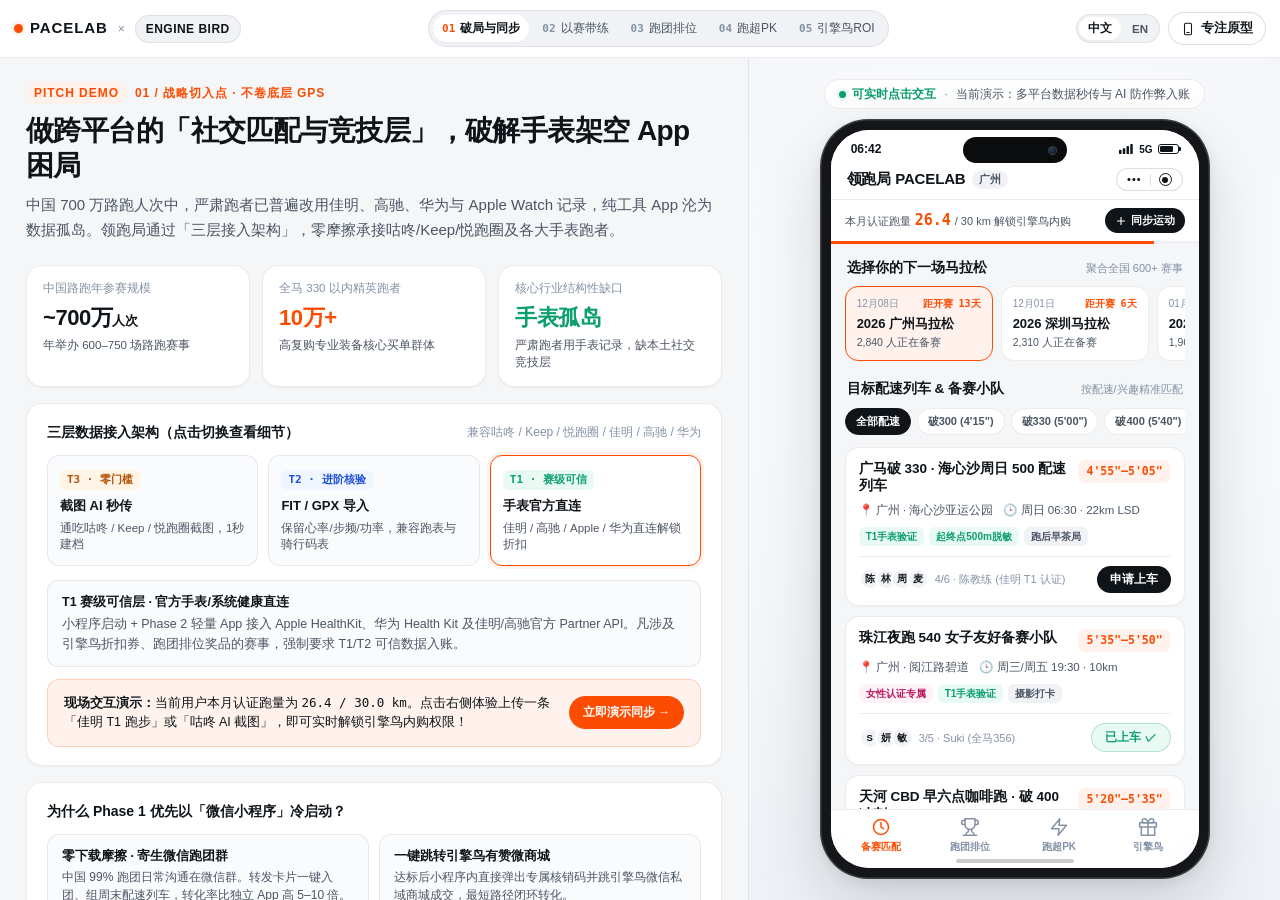
==== commit 89dc3a7d: "Add full English version (/en/) and live ZH/EN language toggle" ====
--- a/index.html
+++ b/index.html
@@ -19,12 +19,12 @@
       <div class="brand-mark">
         <span class="brand-dot"></span>
         <span class="brand-name">PACELAB</span>
-        <span class="brand-cn">领跑局</span>
+        <span class="brand-cn" id="brandCnText">领跑局</span>
       </div>
       <span class="brand-x">×</span>
       <div class="partner-badge">
         <span class="partner-en">ENGINE BIRD</span>
-        <span class="partner-cn">引擎鸟合作提案</span>
+        <span class="partner-cn" id="partnerCnText">引擎鸟合作提案</span>
       </div>
     </div>
 
@@ -52,6 +52,10 @@
     </nav>
 
     <div class="topbar-right">
+      <div class="lang-switch" id="langSwitchDesktop" role="group" aria-label="Language switcher">
+        <button class="lang-btn active" data-lang="zh">中文</button>
+        <button class="lang-btn" data-lang="en">EN</button>
+      </div>
       <button class="studio-btn subtle" id="togglePhoneOnlyBtn" title="切换全屏演示手机原型">
         <svg viewBox="0 0 24 24" fill="none" stroke="currentColor" stroke-width="1.8" stroke-linecap="round" stroke-linejoin="round"><rect x="6" y="2" width="12" height="20" rx="2.5"/><path d="M10 18h4"/></svg>
         <span id="togglePhoneOnlyText">专注原型</span>
@@ -64,8 +68,9 @@
 
   <!-- Mobile floating mode switcher (visible only on <1024px) -->
   <div class="mobile-mode-bar" id="mobileModeBar">
-    <button class="mobile-mode-btn active" data-mobile-view="phone">体验小程序</button>
-    <button class="mobile-mode-btn" data-mobile-view="pitch">路演与ROI测算</button>
+    <button class="mobile-mode-btn active" data-mobile-view="phone" id="mobileBtnPhone">体验小程序</button>
+    <button class="mobile-mode-btn" data-mobile-view="pitch" id="mobileBtnPitch">路演与ROI测算</button>
+    <button class="mobile-lang-btn" id="mobileLangBtn" title="Switch Language">EN</button>
   </div>
 
   <!-- Main Workspace -->
@@ -93,7 +98,7 @@
     <section class="device-pane" id="devicePane" aria-label="微信小程序高保真交互原型">
       <div class="device-stage">
         <div class="device-caption">
-          <span class="live-indicator"><span class="live-dot"></span> 可实时点击交互</span>
+          <span class="live-indicator"><span class="live-dot"></span> <span id="liveBadgeText">可实时点击交互</span></span>
           <span class="caption-sep">·</span>
           <span id="deviceSyncHint">当前演示：广马备赛与跨平台同步</span>
         </div>
@@ -131,13 +136,13 @@
             <!-- Live User Proof-of-Run Mini Strip -->
             <div class="por-strip" id="porStrip">
               <div class="por-strip-left">
-                <span class="por-label">本月认证跑量</span>
+                <span class="por-label" id="porLabelText">本月认证跑量</span>
                 <strong class="por-value" id="porMileageText">26.4</strong>
-                <span class="por-unit">/ 30 km 解锁引擎鸟内购</span>
+                <span class="por-unit" id="porUnitText">/ 30 km 解锁引擎鸟内购</span>
               </div>
               <button class="por-sync-btn" id="openSyncModalBtn">
                 <svg viewBox="0 0 24 24" fill="none" stroke="currentColor" stroke-width="2.2" stroke-linecap="round" stroke-linejoin="round"><path d="M12 5v14"/><path d="M5 12h14"/></svg>
-                <span>同步运动</span>
+                <span id="porSyncBtnText">同步运动</span>
               </button>
             </div>
             <div class="por-progress-track">
@@ -184,6 +189,7 @@
   </main>
 
   <script src="./data.js"></script>
+  <script src="./data-en.js"></script>
   <script src="./app.js"></script>
 </body>
 </html>
--- a/styles.css
+++ b/styles.css
@@ -204,8 +204,33 @@
 .topbar-right {
   display: flex;
   align-items: center;
-  gap: 10px;
+  gap: 8px;
   flex-shrink: 0;
+}
+
+.lang-switch {
+  display: inline-flex;
+  align-items: center;
+  background: var(--bg-subtle);
+  border: 1px solid var(--border);
+  border-radius: 999px;
+  padding: 2px;
+  gap: 2px;
+}
+
+.lang-btn {
+  padding: 4px 9px;
+  border-radius: 999px;
+  font-size: 11.5px;
+  font-weight: 700;
+  color: var(--ink-secondary);
+  transition: all 0.16s ease;
+}
+
+.lang-btn.active {
+  background: var(--bg-surface);
+  color: var(--ink-primary);
+  box-shadow: var(--shadow-sm);
 }
 
 .studio-btn {
@@ -425,6 +450,7 @@
   font-size: 12px;
   font-weight: 600;
   color: var(--ink-secondary);
+  white-space: nowrap;
   transition: all 0.16s ease;
 }
 
@@ -804,6 +830,9 @@
   font-family: var(--font-mono);
   color: var(--ink-primary);
   font-size: 13px;
+  white-space: nowrap;
+  flex-shrink: 0;
+  margin-left: 8px;
 }
 
 input[type="range"] {
@@ -1004,6 +1033,8 @@
   gap: 6px;
   font-weight: 600;
   color: var(--trust);
+  white-space: nowrap;
+  flex-shrink: 0;
 }
 
 .live-dot {
@@ -1494,6 +1525,8 @@
   border-radius: 6px;
   background: var(--bg-subtle);
   color: var(--ink-secondary);
+  white-space: nowrap;
+  flex-shrink: 0;
 }
 
 .mini-tag.trust {
@@ -2097,6 +2130,24 @@
   transform: translateY(0);
 }
 
+/* Compact Laptop Adjustment (1024px - 1360px) */
+@media (max-width: 1360px) and (min-width: 1024px) {
+  .studio-topbar {
+    padding: 0 14px;
+    gap: 10px;
+  }
+  .brand-cn, .partner-cn, .kbd-hint {
+    display: none;
+  }
+  .chapter-pill {
+    padding: 5px 9px;
+    font-size: 12px;
+  }
+  .pitch-scroll {
+    padding: 24px 26px 36px;
+  }
+}
+
 /* ==========================================================================
    Responsive Mobile Auto-Fullscreen (< 1024px)
    ========================================================================== */
@@ -2111,13 +2162,24 @@
 
   .mobile-mode-bar {
     display: grid;
-    grid-template-columns: 1fr 1fr;
+    grid-template-columns: 1fr 1fr auto;
     gap: 6px;
     padding: 8px 12px;
     background: var(--bg-surface);
     border-bottom: 1px solid var(--border);
     position: relative;
     z-index: 30;
+  }
+
+  .mobile-lang-btn {
+    padding: 7px 11px;
+    border-radius: 9px;
+    font-size: 12px;
+    font-weight: 800;
+    color: var(--accent);
+    background: var(--accent-soft);
+    border: 1px solid var(--accent-border);
+    white-space: nowrap;
   }
 
   .mobile-mode-btn {
